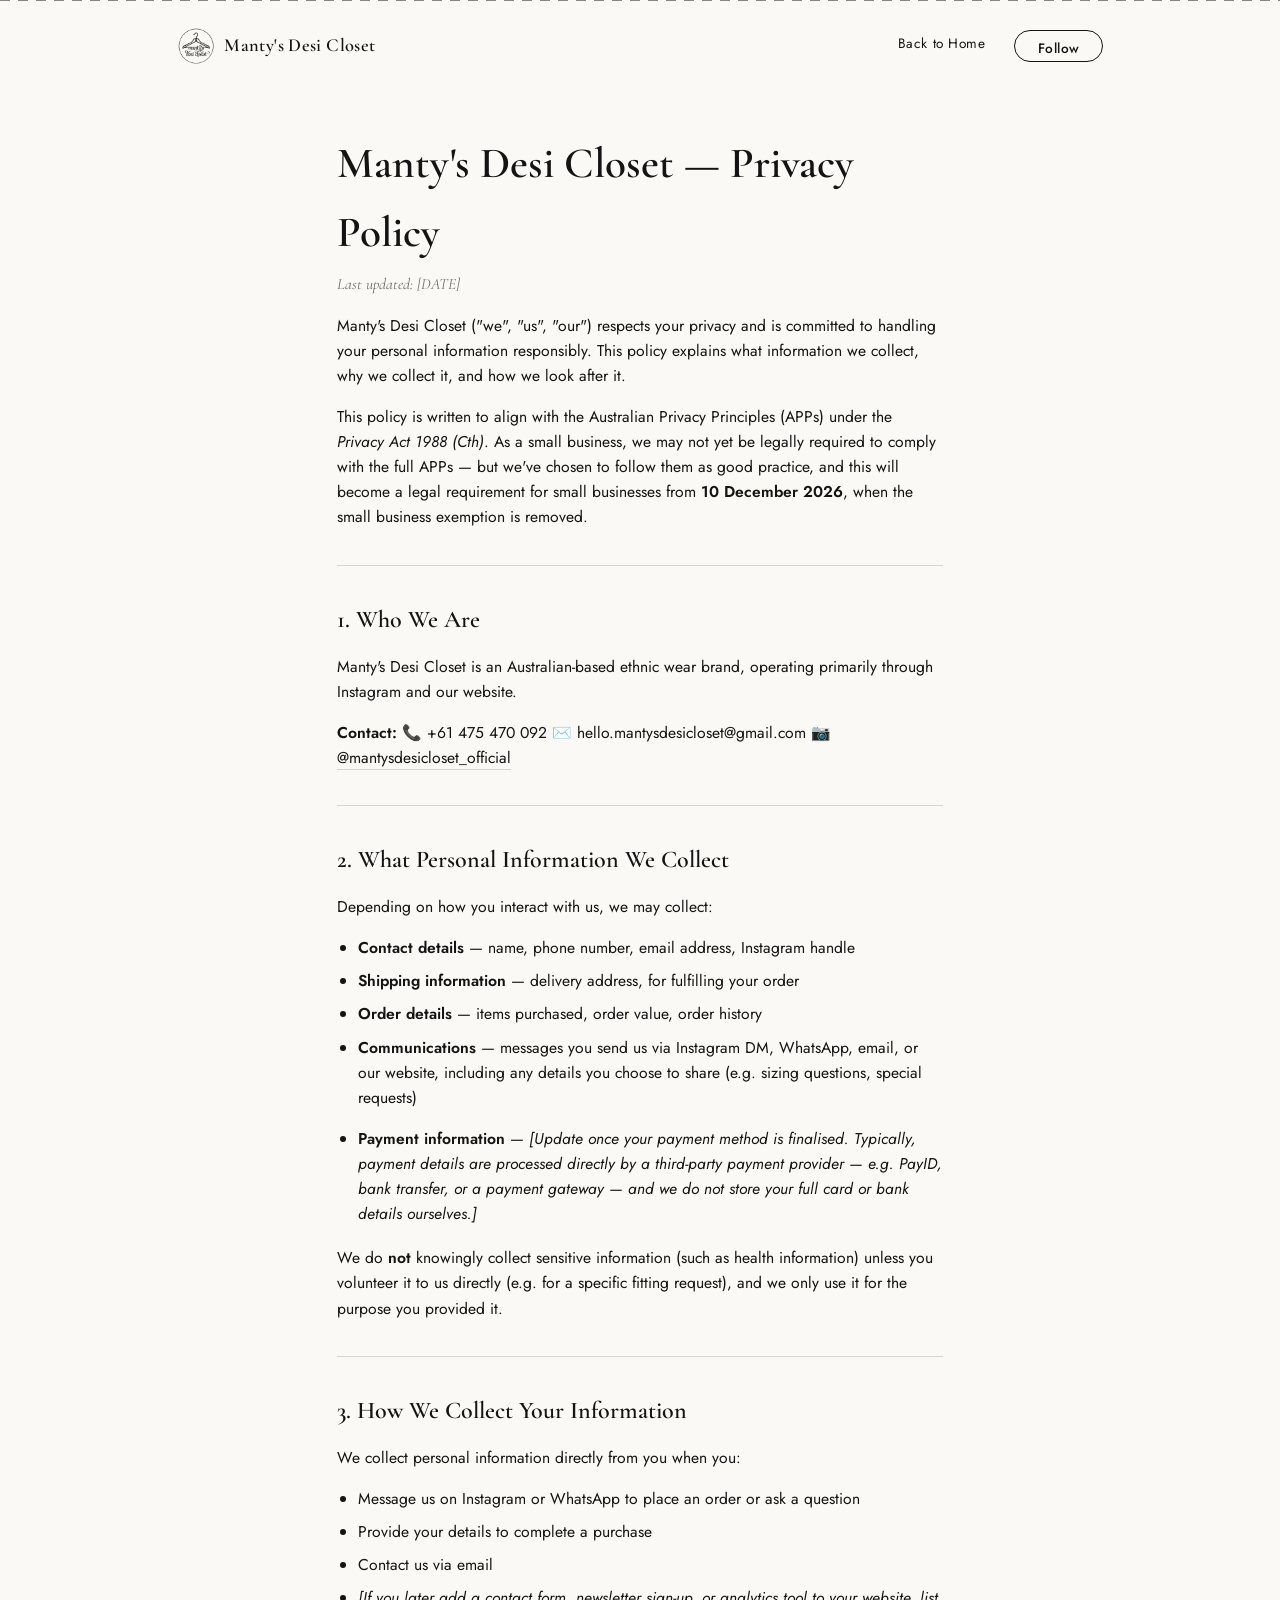
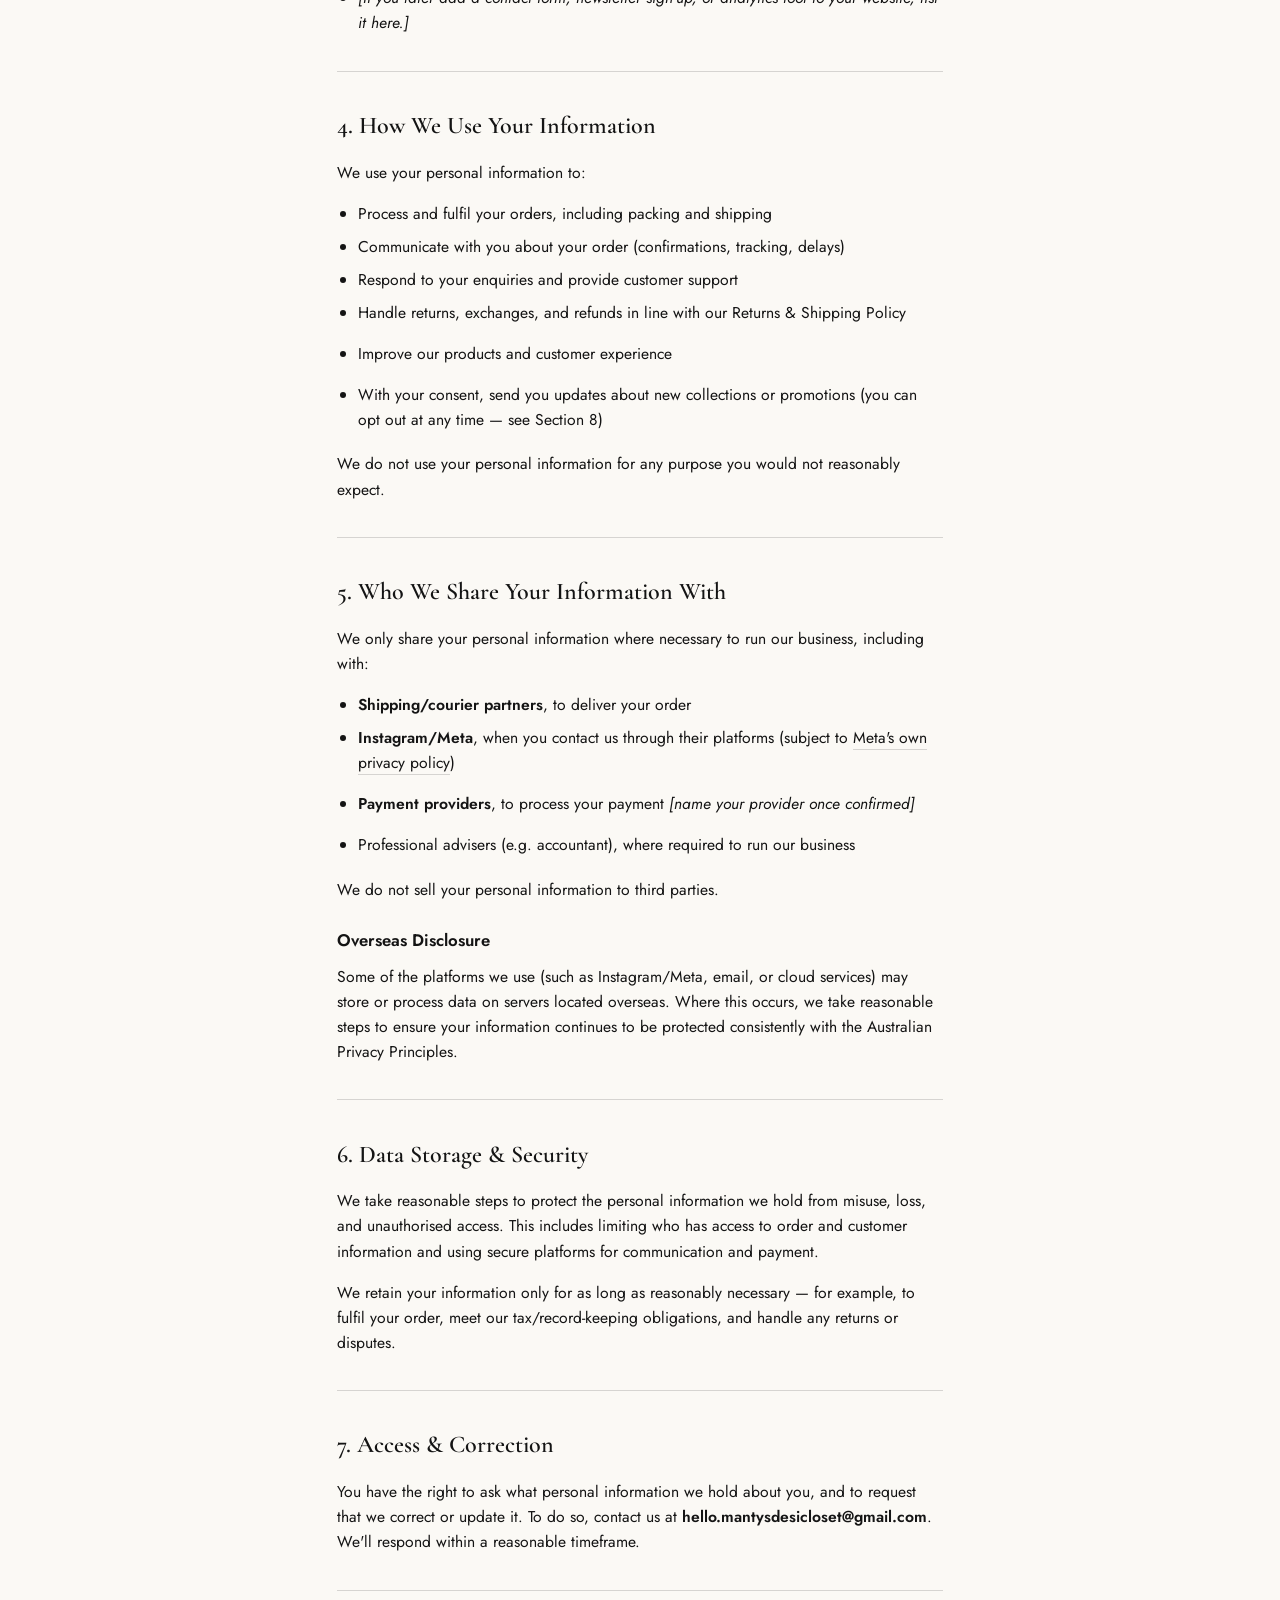
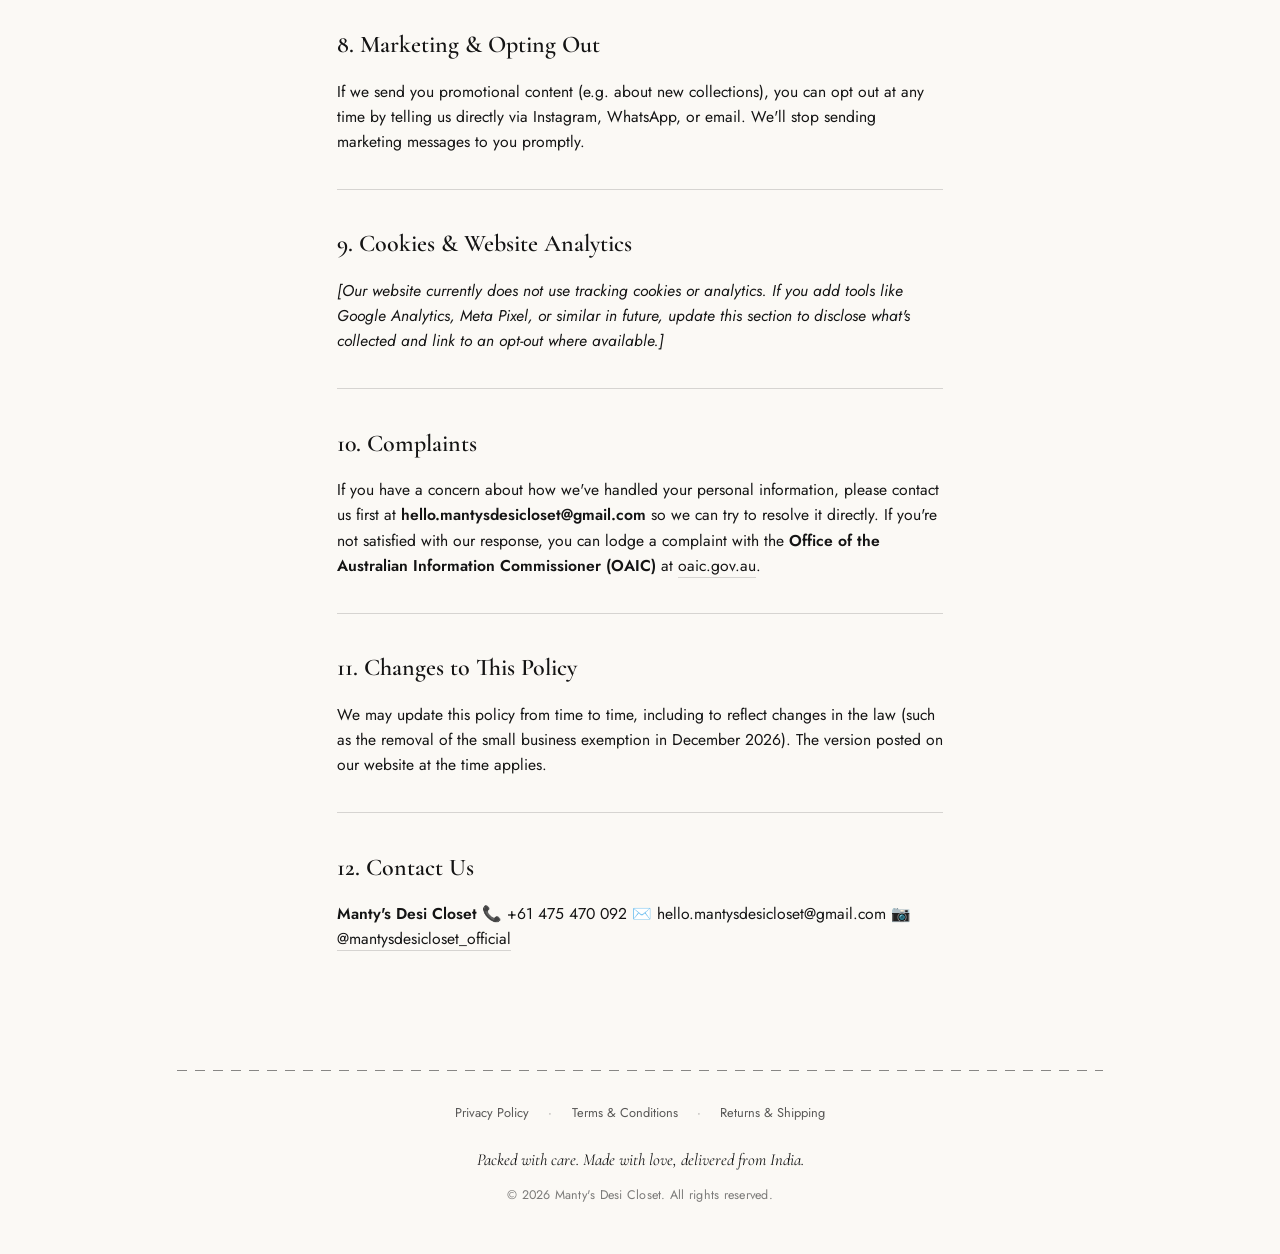
==== privacy-policy.html @ 5b76d9d7 "footer changes" ====
<!doctype html>
<html lang="en">
<head>
<meta charset="UTF-8">
<meta name="viewport" content="width=device-width, initial-scale=1.0">
<title>Privacy Policy — Manty's Desi Closet</title>
<meta name="description" content="How Manty's Desi Closet collects, uses, and protects your personal information.">

<link rel="preconnect" href="https://fonts.googleapis.com">
<link rel="preconnect" href="https://fonts.gstatic.com" crossorigin>
<link href="https://fonts.googleapis.com/css2?family=Cormorant+Garamond:ital,wght@0,500;0,600;1,500&family=Jost:wght@400;500;600&display=swap" rel="stylesheet">
<link rel="stylesheet" href="style.css">
</head>
<body>

<div class="stitch-border top" aria-hidden="true"></div>

<header class="nav">
  <a class="nav__mark" href="index.html" aria-label="Manty's Desi Closet — home">
    <img src="assets/logo.png" alt="" width="40" height="40">
    <span>Manty's Desi Closet</span>
  </a>
  <nav class="nav__links">
    <a href="index.html">Back to Home</a>
    <a class="nav__cta" href="https://instagram.com/mantysdesicloset_official" target="_blank" rel="noopener">Follow</a>
  </nav>
</header>

<main>
  <article class="policy">
    <h1>Manty's Desi Closet — Privacy Policy</h1>
    <p class="policy__updated">Last updated: [DATE]</p>
    <p>Manty's Desi Closet ("we", "us", "our") respects your privacy and is
    committed to handling your personal information responsibly. This policy
    explains what information we collect, why we collect it, and how we look
    after it.</p>
    <p>This policy is written to align with the Australian Privacy Principles
    (APPs) under the <em>Privacy Act 1988 (Cth)</em>. As a small business, we may not
    yet be legally required to comply with the full APPs — but we've chosen to
    follow them as good practice, and this will become a legal requirement for
    small businesses from <strong>10 December 2026</strong>, when the small business
    exemption is removed.</p>
    <hr />
    <h2>1. Who We Are</h2>
    <p>Manty's Desi Closet is an Australian-based ethnic wear brand, operating
    primarily through Instagram and our website.</p>
    <p><strong>Contact:</strong>
    📞 +61 475 470 092
    ✉️ hello.mantysdesicloset@gmail.com
    📷 <a href="https://instagram.com/mantysdesicloset_official">@mantysdesicloset_official</a></p>
    <hr />
    <h2>2. What Personal Information We Collect</h2>
    <p>Depending on how you interact with us, we may collect:</p>
    <ul>
    <li><strong>Contact details</strong> — name, phone number, email address, Instagram handle</li>
    <li><strong>Shipping information</strong> — delivery address, for fulfilling your order</li>
    <li><strong>Order details</strong> — items purchased, order value, order history</li>
    <li>
    <p><strong>Communications</strong> — messages you send us via Instagram DM, WhatsApp,
      email, or our website, including any details you choose to share (e.g.
      sizing questions, special requests)</p>
    </li>
    <li>
    <p><strong>Payment information</strong> — <em>[Update once your payment method is finalised.
      Typically, payment details are processed directly by a third-party
      payment provider — e.g. PayID, bank transfer, or a payment gateway — and
      we do not store your full card or bank details ourselves.]</em></p>
    </li>
    </ul>
    <p>We do <strong>not</strong> knowingly collect sensitive information (such as health
    information) unless you volunteer it to us directly (e.g. for a specific
    fitting request), and we only use it for the purpose you provided it.</p>
    <hr />
    <h2>3. How We Collect Your Information</h2>
    <p>We collect personal information directly from you when you:</p>
    <ul>
    <li>Message us on Instagram or WhatsApp to place an order or ask a question</li>
    <li>Provide your details to complete a purchase</li>
    <li>Contact us via email</li>
    <li><em>[If you later add a contact form, newsletter sign-up, or analytics tool
      to your website, list it here.]</em></li>
    </ul>
    <hr />
    <h2>4. How We Use Your Information</h2>
    <p>We use your personal information to:</p>
    <ul>
    <li>Process and fulfil your orders, including packing and shipping</li>
    <li>Communicate with you about your order (confirmations, tracking, delays)</li>
    <li>Respond to your enquiries and provide customer support</li>
    <li>
    <p>Handle returns, exchanges, and refunds in line with our Returns &amp;
      Shipping Policy</p>
    </li>
    <li>
    <p>Improve our products and customer experience</p>
    </li>
    <li>With your consent, send you updates about new collections or promotions
      (you can opt out at any time — see Section 8)</li>
    </ul>
    <p>We do not use your personal information for any purpose you would not
    reasonably expect.</p>
    <hr />
    <h2>5. Who We Share Your Information With</h2>
    <p>We only share your personal information where necessary to run our
    business, including with:</p>
    <ul>
    <li><strong>Shipping/courier partners</strong>, to deliver your order</li>
    <li>
    <p><strong>Instagram/Meta</strong>, when you contact us through their platforms (subject
      to <a href="https://www.facebook.com/privacy/policy/">Meta's own privacy policy</a>)</p>
    </li>
    <li>
    <p><strong>Payment providers</strong>, to process your payment <em>[name your provider once
      confirmed]</em></p>
    </li>
    <li>
    <p>Professional advisers (e.g. accountant), where required to run our
      business</p>
    </li>
    </ul>
    <p>We do not sell your personal information to third parties.</p>
    <h3>Overseas Disclosure</h3>
    <p>Some of the platforms we use (such as Instagram/Meta, email, or cloud
    services) may store or process data on servers located overseas. Where
    this occurs, we take reasonable steps to ensure your information continues
    to be protected consistently with the Australian Privacy Principles.</p>
    <hr />
    <h2>6. Data Storage &amp; Security</h2>
    <p>We take reasonable steps to protect the personal information we hold from
    misuse, loss, and unauthorised access. This includes limiting who has
    access to order and customer information and using secure platforms for
    communication and payment.</p>
    <p>We retain your information only for as long as reasonably necessary — for
    example, to fulfil your order, meet our tax/record-keeping obligations, and
    handle any returns or disputes.</p>
    <hr />
    <h2>7. Access &amp; Correction</h2>
    <p>You have the right to ask what personal information we hold about you, and
    to request that we correct or update it. To do so, contact us at
    <strong>hello.mantysdesicloset@gmail.com</strong>. We'll respond within a reasonable
    timeframe.</p>
    <hr />
    <h2>8. Marketing &amp; Opting Out</h2>
    <p>If we send you promotional content (e.g. about new collections), you can
    opt out at any time by telling us directly via Instagram, WhatsApp, or
    email. We'll stop sending marketing messages to you promptly.</p>
    <hr />
    <h2>9. Cookies &amp; Website Analytics</h2>
    <p><em>[Our website currently does not use tracking cookies or analytics. If you
    add tools like Google Analytics, Meta Pixel, or similar in future, update
    this section to disclose what's collected and link to an opt-out where
    available.]</em></p>
    <hr />
    <h2>10. Complaints</h2>
    <p>If you have a concern about how we've handled your personal information,
    please contact us first at <strong>hello.mantysdesicloset@gmail.com</strong> so we can
    try to resolve it directly. If you're not satisfied with our response, you
    can lodge a complaint with the <strong>Office of the Australian Information
    Commissioner (OAIC)</strong> at <a href="https://www.oaic.gov.au">oaic.gov.au</a>.</p>
    <hr />
    <h2>11. Changes to This Policy</h2>
    <p>We may update this policy from time to time, including to reflect changes
    in the law (such as the removal of the small business exemption in
    December 2026). The version posted on our website at the time applies.</p>
    <hr />
    <h2>12. Contact Us</h2>
    <p><strong>Manty's Desi Closet</strong>
    📞 +61 475 470 092
    ✉️ hello.mantysdesicloset@gmail.com
    📷 <a href="https://instagram.com/mantysdesicloset_official">@mantysdesicloset_official</a></p>
  </article>
</main>

<footer class="footer">
  <div class="stitch-border" aria-hidden="true"></div>
  <nav class="footer__links">
    <a href="privacy-policy.html">Privacy Policy</a>
    <span aria-hidden="true">&middot;</span>
    <a href="terms-and-conditions.html">Terms &amp; Conditions</a>
    <span aria-hidden="true">&middot;</span>
    <a href="returns-shipping-policy.html">Returns &amp; Shipping</a>
  </nav>
  <p class="footer__note">Packed with care. Made with love, delivered from India.</p>
  <p class="footer__copy">&copy; <span id="year"></span> Manty's Desi Closet. All rights reserved.</p>
</footer>

<script>
  document.getElementById('year').textContent = new Date().getFullYear();
</script>

</body>
</html>
---- style.css ----
/* ===========================================================
   Manty's Desi Closet — tokens
   =========================================================== */
:root {
  --ink: #141414;
  --paper: #FBF9F5;
  --paper-alt: #F1EDE4;
  --line: rgba(20,20,20,0.16);

  --font-display: 'Cormorant Garamond', serif;
  --font-body: 'Jost', sans-serif;

  --maxw: 1080px;
  --gutter: 6vw;
}

* { box-sizing: border-box; }

html { scroll-behavior: smooth; }

body {
  margin: 0;
  background: var(--paper);
  color: var(--ink);
  font-family: var(--font-body);
  font-weight: 400;
  line-height: 1.6;
  -webkit-font-smoothing: antialiased;
}

a { color: inherit; }

img { max-width: 100%; display: block; }

.eyebrow {
  font-family: var(--font-body);
  font-size: 0.72rem;
  letter-spacing: 0.22em;
  text-transform: uppercase;
  font-weight: 600;
  margin: 0 0 0.6em;
  opacity: 0.7;
}

/* ===========================================================
   Stitched hairline border — used top of page + footer
   =========================================================== */
.stitch-border {
  height: 1px;
  background-image: repeating-linear-gradient(
    to right, var(--ink) 0 10px, transparent 10px 18px
  );
  opacity: 0.5;
}
.stitch-border.top { margin: 0; }

/* ===========================================================
   Nav
   =========================================================== */
.nav {
  max-width: var(--maxw);
  margin: 0 auto;
  padding: 1.6rem var(--gutter) 1rem;
  display: flex;
  align-items: center;
  justify-content: space-between;
  gap: 1rem;
  flex-wrap: wrap;
}
.nav__mark {
  display: flex;
  align-items: center;
  gap: 0.6rem;
  text-decoration: none;
  font-family: var(--font-display);
  font-weight: 600;
  font-size: 1.15rem;
  letter-spacing: 0.02em;
}
.nav__mark img { width: 38px; height: 38px; }
.nav__links {
  display: flex;
  align-items: center;
  gap: 1.8rem;
  font-size: 0.85rem;
  letter-spacing: 0.04em;
}
.nav__links a {
  text-decoration: none;
  padding-bottom: 3px;
  border-bottom: 1px solid transparent;
  transition: border-color 0.2s ease;
}
.nav__links a:not(.nav__cta):hover { border-color: var(--ink); }
.nav__cta {
  display: inline-block;
  border: 1px solid var(--ink);
  padding: 0.5rem 1.4rem;
  border-radius: 999px;
  font-weight: 500;
  white-space: nowrap;
  line-height: 1.4;
  text-align: center;
}
.nav__cta:hover { background: var(--ink); color: var(--paper); }

.nav__links a.nav__cta {
  border-bottom: 1px solid var(--ink);
}

/* ===========================================================
   Hero
   =========================================================== */
.hero {
  max-width: 720px;
  margin: 0 auto;
  padding: 4.5rem var(--gutter) 3.5rem;
  text-align: center;
  display: flex;
  flex-direction: column;
  align-items: center;
}
.hero__emblem {
  width: 132px;
  height: 132px;
  margin-bottom: 1.6rem;
}
.hero h1 {
  font-family: var(--font-display);
  font-weight: 600;
  font-size: clamp(2.4rem, 6vw, 3.6rem);
  letter-spacing: 0.01em;
  margin: 0 0 0.5rem;
  line-height: 1.05;
}
.hero .tagline {
  font-family: var(--font-display);
  font-style: italic;
  font-size: 1.2rem;
  margin: 0 0 2.4rem;
  opacity: 0.85;
}
.hero__actions {
  display: flex;
  gap: 1rem;
  flex-wrap: wrap;
  justify-content: center;
}

.btn {
  display: inline-block;
  text-decoration: none;
  font-family: var(--font-body);
  font-size: 0.88rem;
  font-weight: 500;
  letter-spacing: 0.03em;
  padding: 0.85rem 1.7rem;
  border-radius: 999px;
  border: 1px solid var(--ink);
  transition: background 0.2s ease, color 0.2s ease, transform 0.15s ease;
}
.btn:hover { transform: translateY(-1px); }
.btn--solid { background: var(--ink); color: var(--paper); }
.btn--solid:hover { background: #000; }
.btn--outline { background: transparent; color: var(--ink); }
.btn--outline:hover { background: var(--ink); color: var(--paper); }

/* ===========================================================
   Signature stitch divider
   =========================================================== */
.stitch-divider {
  max-width: var(--maxw);
  margin: 0 auto;
  padding: 0 var(--gutter);
  line-height: 0;
}
.stitch-divider svg { width: 100%; height: 34px; display: block; }
.stitch-divider--flip svg { transform: scaleY(-1); }
.stitch-path {
  fill: none;
  stroke: var(--ink);
  stroke-width: 2;
  stroke-linecap: round;
  stroke-dasharray: 6 10;
  transition: stroke-dashoffset 1.4s ease;
}
.stitch-path.is-drawn { stroke-dashoffset: 0 !important; }

/* ===========================================================
   Story
   =========================================================== */
.story {
  max-width: 680px;
  margin: 0 auto;
  padding: 2.4rem var(--gutter) 2.8rem;
  text-align: center;
}
.story blockquote {
  margin: 0;
  font-family: var(--font-display);
  font-style: italic;
  font-size: clamp(1.25rem, 3vw, 1.6rem);
  line-height: 1.5;
  font-weight: 500;
}
.story__sub {
  margin: 1.6rem 0 0;
  font-weight: 600;
  letter-spacing: 0.04em;
  font-size: 0.95rem;
  text-transform: uppercase;
}

/* ===========================================================
   Gallery / Products
   =========================================================== */
.gallery {
  max-width: var(--maxw);
  margin: 0 auto;
  padding: 2.6rem var(--gutter) 3.2rem;
  text-align: center;
}
.gallery h2 {
  font-family: var(--font-display);
  font-weight: 600;
  font-size: clamp(1.7rem, 4vw, 2.3rem);
  margin: 0 0 0.6rem;
}
.gallery__intro {
  max-width: 480px;
  margin: 0 auto 2.6rem;
  font-size: 0.92rem;
  opacity: 0.7;
}
.gallery__grid {
  display: flex;
  flex-wrap: wrap;
  justify-content: center;
  gap: 1.6rem;
  margin-bottom: 2.4rem;
}
.gallery__item {
  margin: 0;
  flex: 1 1 200px;
  max-width: 230px;
}
.gallery__item img {
  width: 100%;
  aspect-ratio: 4 / 5;
  object-fit: cover;
  border-radius: 10px;
  border: 1px solid var(--line);
}
.gallery__placeholder {
  aspect-ratio: 4 / 5;
  border: 1px dashed var(--line);
  border-radius: 10px;
  background: var(--paper-alt);
  display: flex;
  flex-direction: column;
  align-items: center;
  justify-content: center;
  gap: 0.8rem;
  color: var(--ink);
}
.gallery__placeholder svg {
  width: 34px;
  height: 34px;
  opacity: 0.55;
}
.gallery__placeholder span {
  font-size: 0.72rem;
  letter-spacing: 0.08em;
  text-transform: uppercase;
  opacity: 0.55;
}
.gallery__item figcaption {
  margin-top: 0.8rem;
  font-family: var(--font-display);
  font-weight: 600;
  font-size: 1.02rem;
}
.gallery__cta { margin-top: 0.4rem; }

/* ===========================================================
   Reach us
   =========================================================== */
.reach {
  background: var(--paper-alt);
  padding: 3.6rem var(--gutter) 4.2rem;
  text-align: center;
}
.reach h2 {
  font-family: var(--font-display);
  font-weight: 600;
  font-size: clamp(1.7rem, 4vw, 2.3rem);
  margin: 0 0 2.6rem;
}
.reach__grid {
  max-width: var(--maxw);
  margin: 0 auto;
  display: flex;
  flex-wrap: wrap;
  justify-content: center;
  gap: 2.4rem;
}
.reach__card {
  flex: 1 1 260px;
  max-width: 320px;
  background: var(--paper);
  border: 1px solid var(--line);
  border-radius: 14px;
  padding: 2.2rem 1.6rem;
  display: flex;
  flex-direction: column;
  align-items: center;
}
.reach__card img { border-radius: 6px; margin-bottom: 1.2rem; }
.reach__icon {
  width: 40px;
  height: 40px;
  color: var(--ink);
  margin-bottom: 1.2rem;
}
.reach__card h3 {
  font-family: var(--font-display);
  font-weight: 600;
  font-size: 1.1rem;
  margin: 0 0 0.5rem;
  word-break: break-word;
}
.reach__card p {
  margin: 0;
  font-size: 0.92rem;
  opacity: 0.85;
}
.reach__card a { text-decoration: none; border-bottom: 1px solid var(--line); }
.reach__card a:hover { border-color: var(--ink); }

/* ===========================================================
   Footer
   =========================================================== */
.footer {
  max-width: var(--maxw);
  margin: 0 auto;
  padding: 2.4rem var(--gutter) 3rem;
  text-align: center;
}
.footer .stitch-border { margin-bottom: 2rem; }
.footer__note {
  font-family: var(--font-display);
  font-style: italic;
  font-size: 1.05rem;
  margin: 0 0 0.8rem;
}
.footer__copy {
  font-size: 0.78rem;
  opacity: 0.55;
  margin: 0;
  letter-spacing: 0.02em;
}

/* ===========================================================
   Footer links
   =========================================================== */
   .footer__links {
    display: flex;
    justify-content: center;
    align-items: center;
    gap: 0.6rem;
    font-size: 0.8rem;
    margin-bottom: 1.4rem;
    flex-wrap: wrap;
  }
  .footer__links a {
    text-decoration: none;
    opacity: 0.7;
    border-bottom: 1px solid transparent;
    margin: 0 0.3rem;
  }
  .footer__links a:hover { opacity: 1; border-color: var(--ink); }
  .footer__links span { opacity: 0.4; margin: 0 0.3rem; }
  
  /* ===========================================================
     Policy pages (Privacy / Terms / Returns)
     =========================================================== */
  .policy {
    max-width: 760px;
    margin: 0 auto;
    padding: 3rem var(--gutter) 4rem;
  }
  .policy h1 {
    font-family: var(--font-display);
    font-weight: 600;
    font-size: clamp(2rem, 5vw, 2.7rem);
    margin: 0 0 0.3rem;
  }
  .policy__updated {
    font-family: var(--font-display);
    font-style: italic;
    opacity: 0.6;
    margin: 0 0 2.4rem;
  }
  .policy h2 {
    font-family: var(--font-display);
    font-weight: 600;
    font-size: 1.5rem;
    margin: 1.6rem 0 0.9rem;
  }
  .policy h3 {
    font-family: var(--font-body);
    font-weight: 600;
    font-size: 1.05rem;
    margin: 1.6rem 0 0.6rem;
  }
  .policy p { margin: 0 0 1rem; font-size: 0.98rem; }
  .policy ul, .policy ol { margin: 0 0 1.2rem; padding-left: 1.3rem; }
  .policy li { margin-bottom: 0.5rem; font-size: 0.98rem; }
  .policy table {
    width: 100%;
    border-collapse: collapse;
    margin: 0 0 1.6rem;
    font-size: 0.92rem;
  }
  .policy th, .policy td {
    border: 1px solid var(--line);
    padding: 0.55rem 0.7rem;
    text-align: left;
    vertical-align: top;
  }
  .policy th { background: var(--paper-alt); font-weight: 600; }
  .policy hr { border: none; border-top: 1px solid var(--line); margin: 2.2rem 0; }
  .policy a { border-bottom: 1px solid var(--line); text-decoration: none; }
  .policy a:hover { border-color: var(--ink); }
  .policy strong { font-weight: 600; }
  .policy em { font-style: italic; }
  
/* ===========================================================
   Responsive
   =========================================================== */
@media (max-width: 760px) {
  .reach__card { flex-basis: 100%; max-width: 380px; }
  .nav__links { gap: 1.1rem; }
}

/* Respect reduced motion */
@media (prefers-reduced-motion: reduce) {
  html { scroll-behavior: auto; }
  .stitch-path { transition: none; stroke-dashoffset: 0; }
}

/* Visible keyboard focus */
a:focus-visible, button:focus-visible {
  outline: 2px solid var(--ink);
  outline-offset: 3px;
}
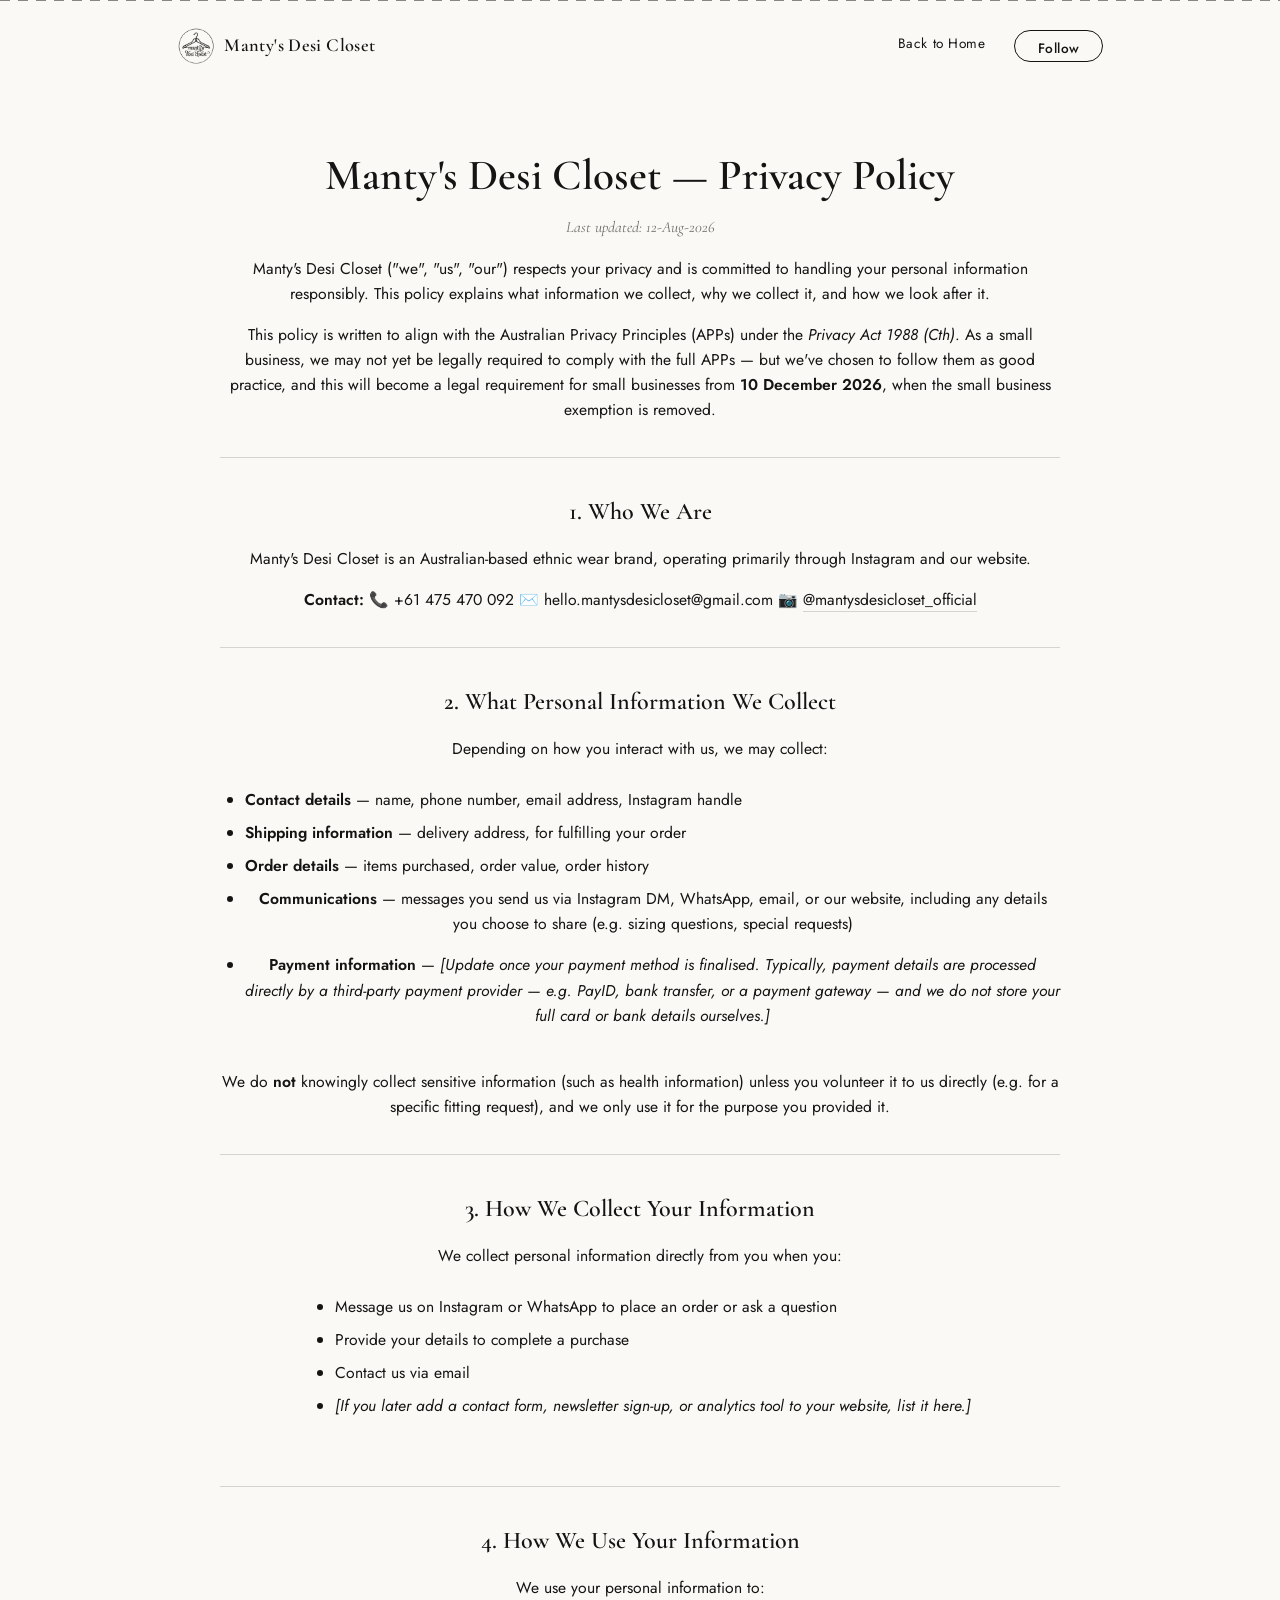
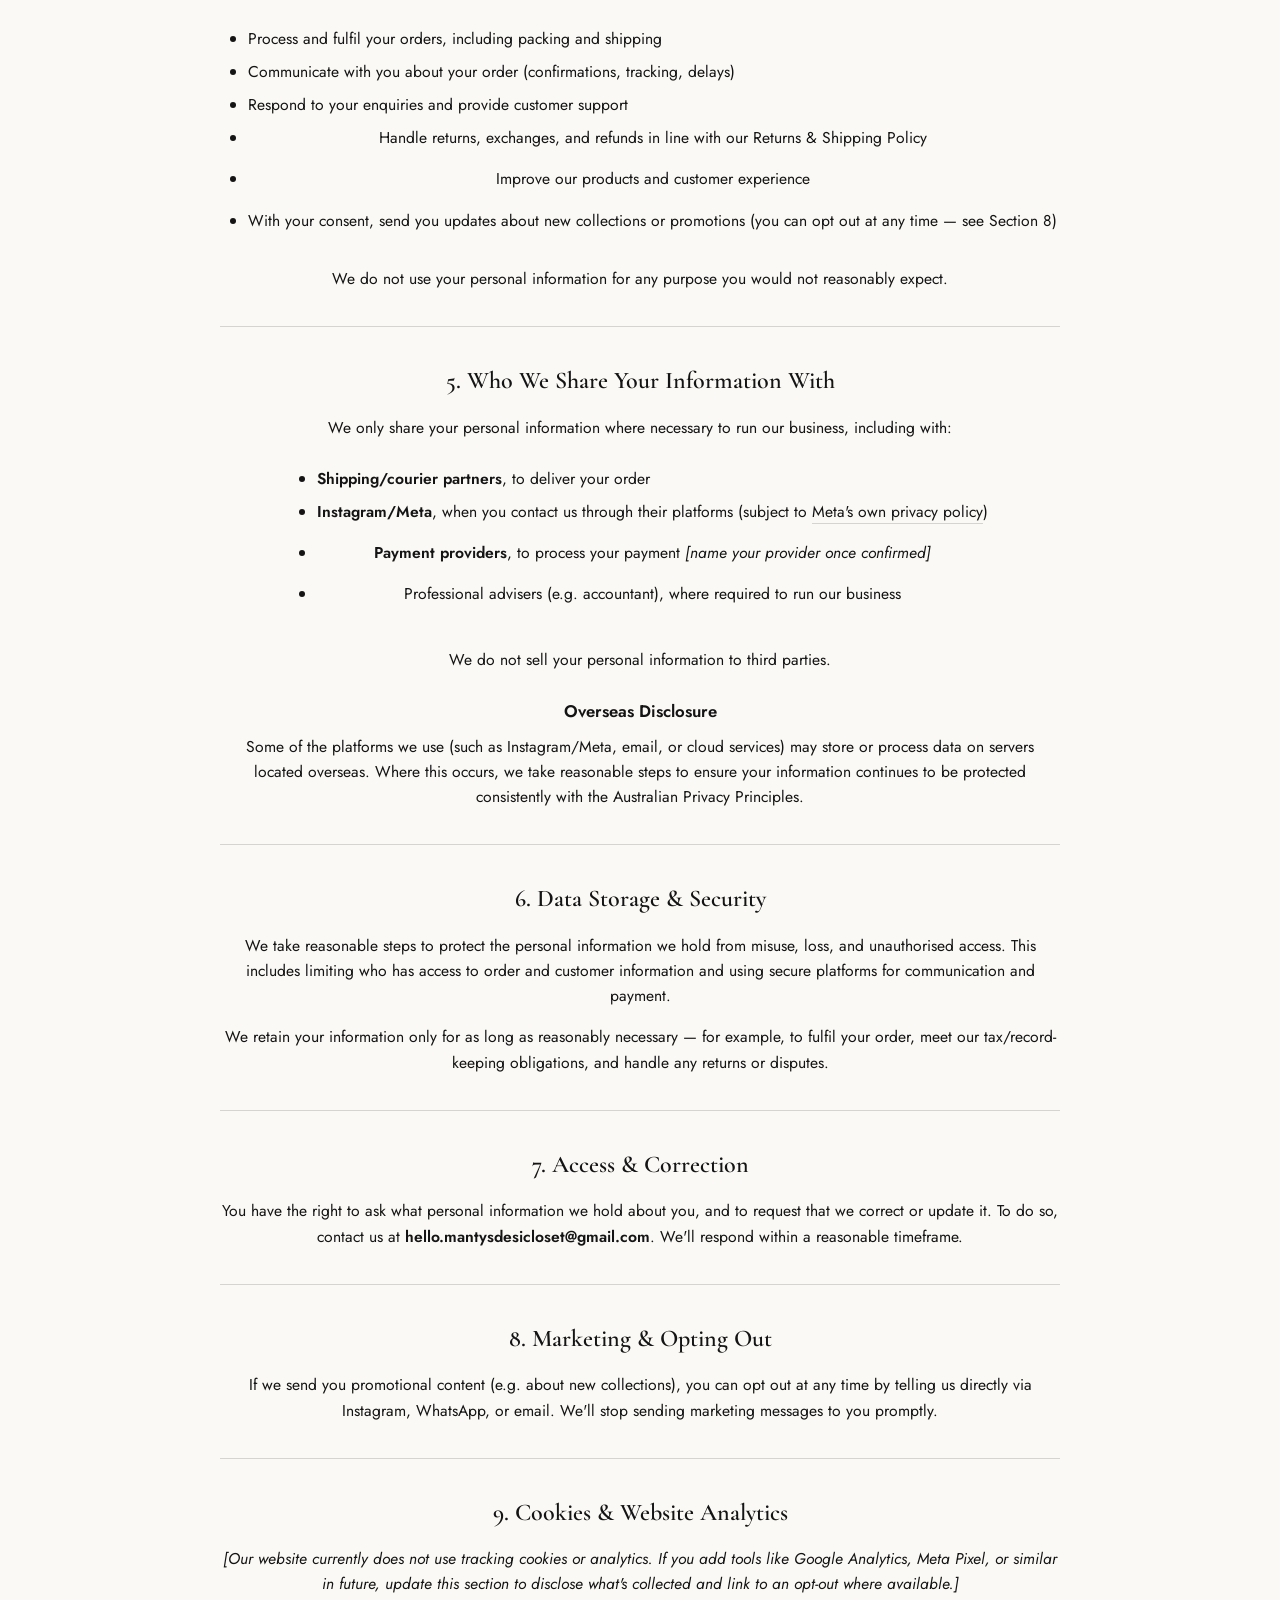
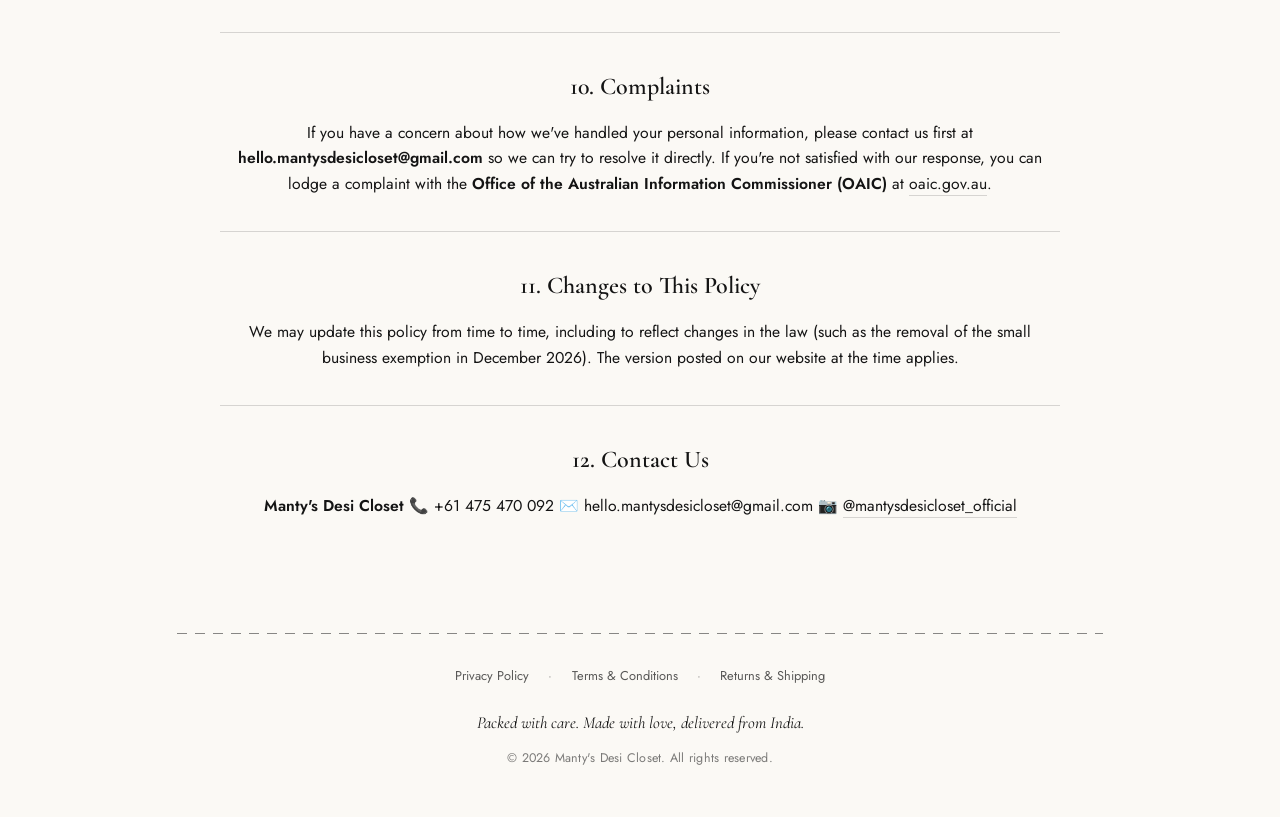
==== commit e7c5ef29: "policy style" ====
--- a/privacy-policy.html
+++ b/privacy-policy.html
@@ -29,7 +29,7 @@
 <main>
   <article class="policy">
     <h1>Manty's Desi Closet — Privacy Policy</h1>
-    <p class="policy__updated">Last updated: [DATE]</p>
+    <p class="policy__updated">Last updated: 12-Aug-2026</p>
     <p>Manty's Desi Closet ("we", "us", "our") respects your privacy and is
     committed to handling your personal information responsibly. This policy
     explains what information we collect, why we collect it, and how we look
--- a/style.css
+++ b/style.css
@@ -454,3 +454,38 @@
   outline: 2px solid var(--ink);
   outline-offset: 3px;
 }
+
+/* ===========================================================
+   Policy
+   =========================================================== */
+   .policy {
+    max-width: 900px;
+    margin: 0 auto;
+    padding: 60px 30px;
+    text-align: center;
+  }
+
+  .policy h1,
+  .policy h2,
+  .policy h3,
+  .policy p,
+  .policy__updated {
+    text-align: center;
+  }
+
+  .policy ul,
+  .policy ol {
+    display: inline-block;
+    text-align: left;
+    margin: 10px auto 25px;
+    padding-left: 25px;
+  }
+
+  .policy li {
+    margin-bottom: 8px;
+  }
+
+  .policy hr {
+    margin: 35px auto;
+    width: 100%;
+  }
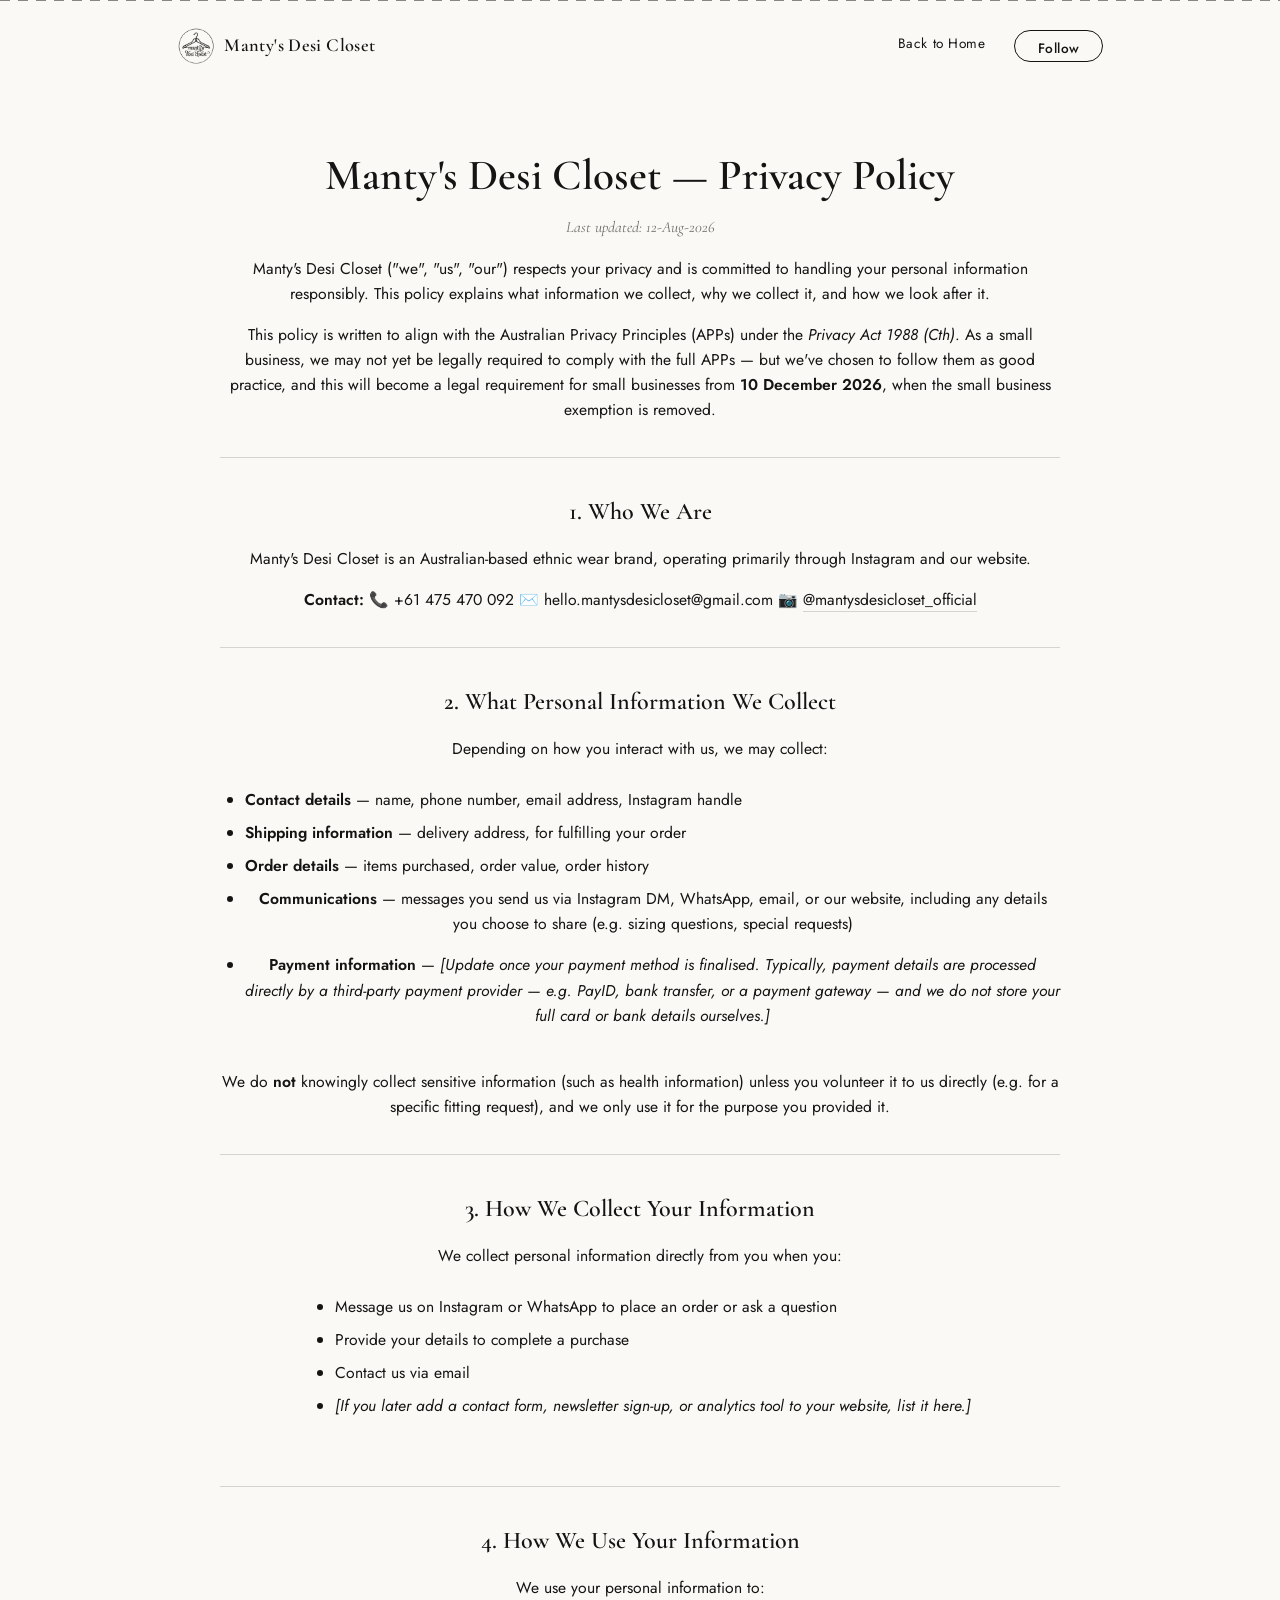
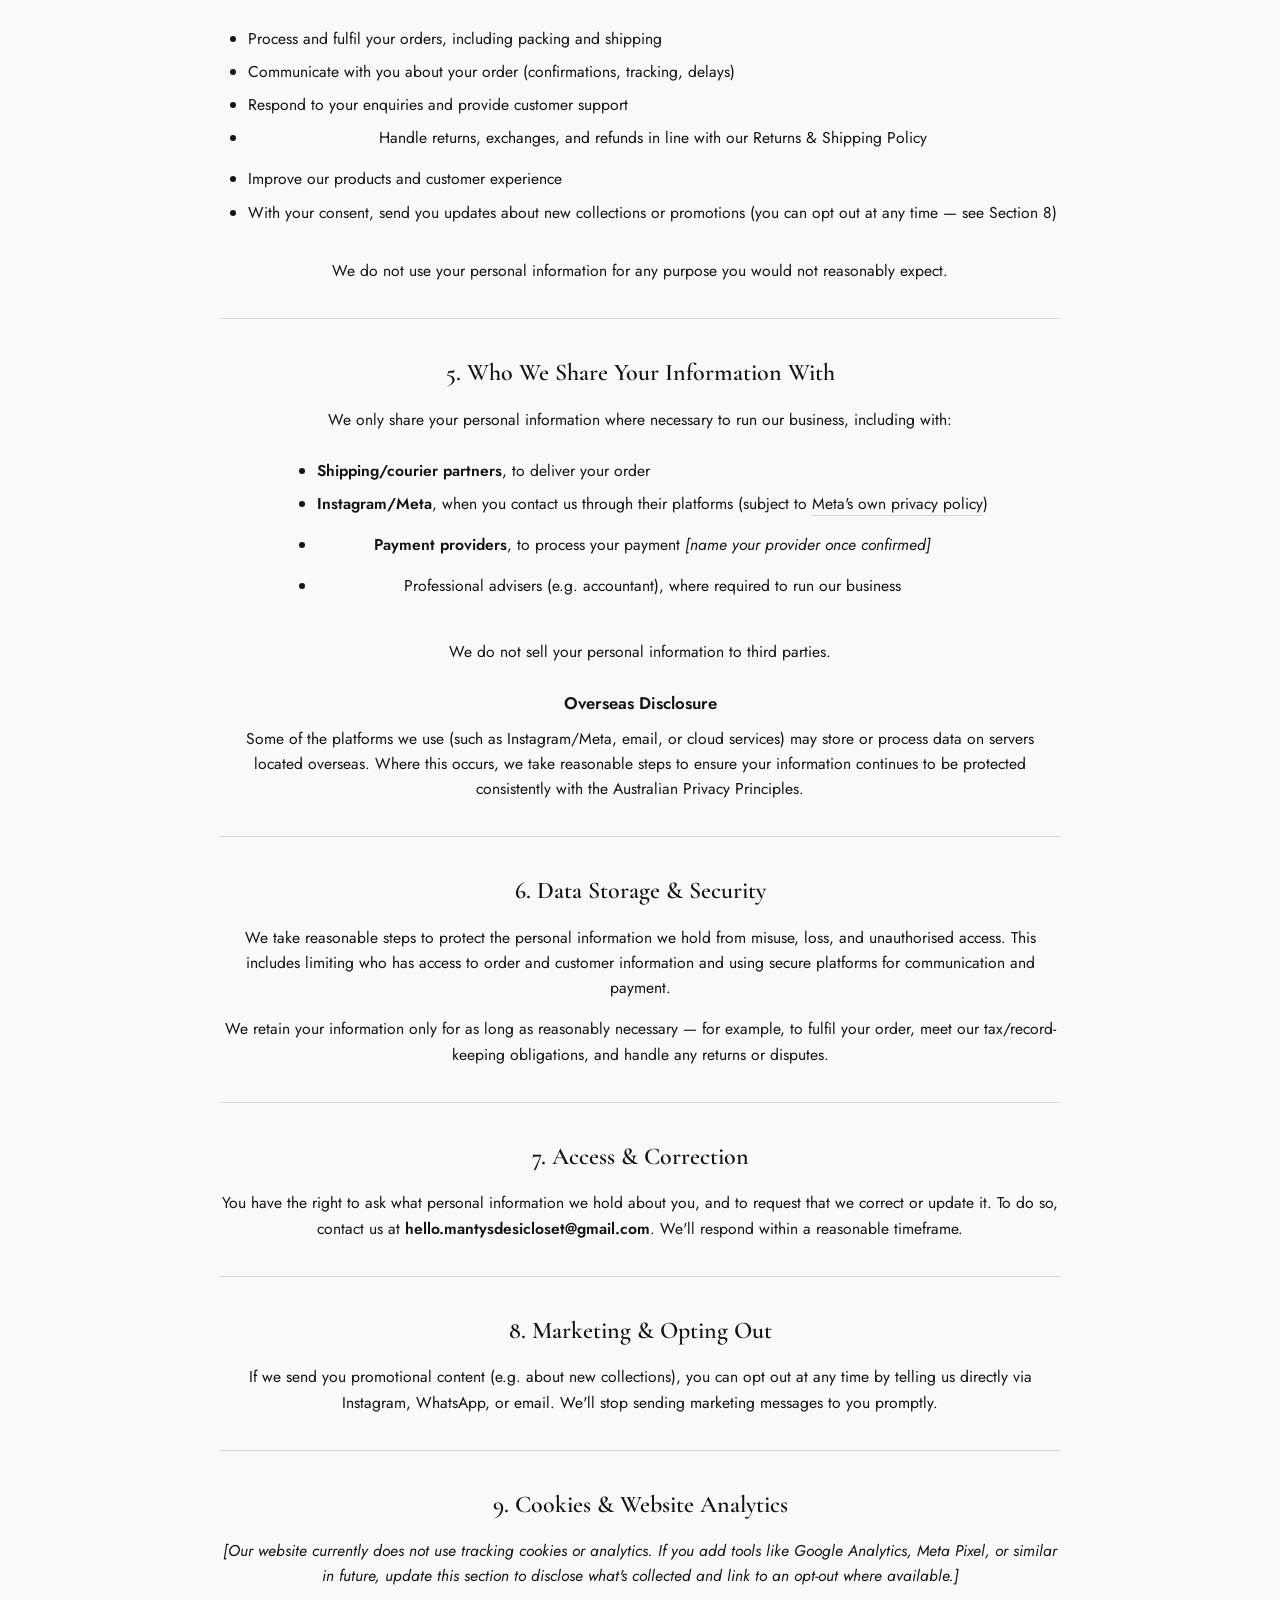
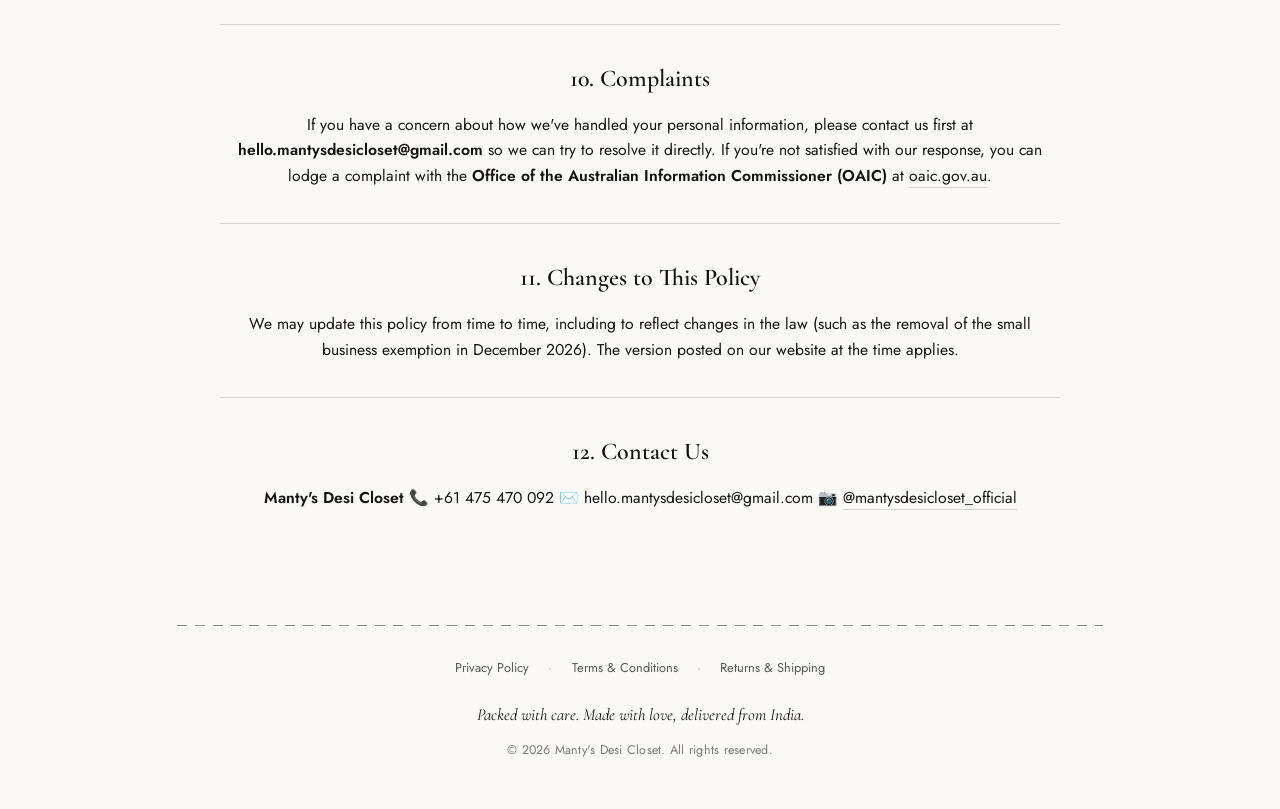
==== commit c0eca946: "privecy updates" ====
--- a/privacy-policy.html
+++ b/privacy-policy.html
@@ -87,13 +87,9 @@
     <li>Process and fulfil your orders, including packing and shipping</li>
     <li>Communicate with you about your order (confirmations, tracking, delays)</li>
     <li>Respond to your enquiries and provide customer support</li>
-    <li>
-    <p>Handle returns, exchanges, and refunds in line with our Returns &amp;
-      Shipping Policy</p>
+    <li><p>Handle returns, exchanges, and refunds in line with our Returns &amp; Shipping Policy</p>
     </li>
-    <li>
-    <p>Improve our products and customer experience</p>
-    </li>
+    <li>Improve our products and customer experience</li>
     <li>With your consent, send you updates about new collections or promotions
       (you can opt out at any time — see Section 8)</li>
     </ul>
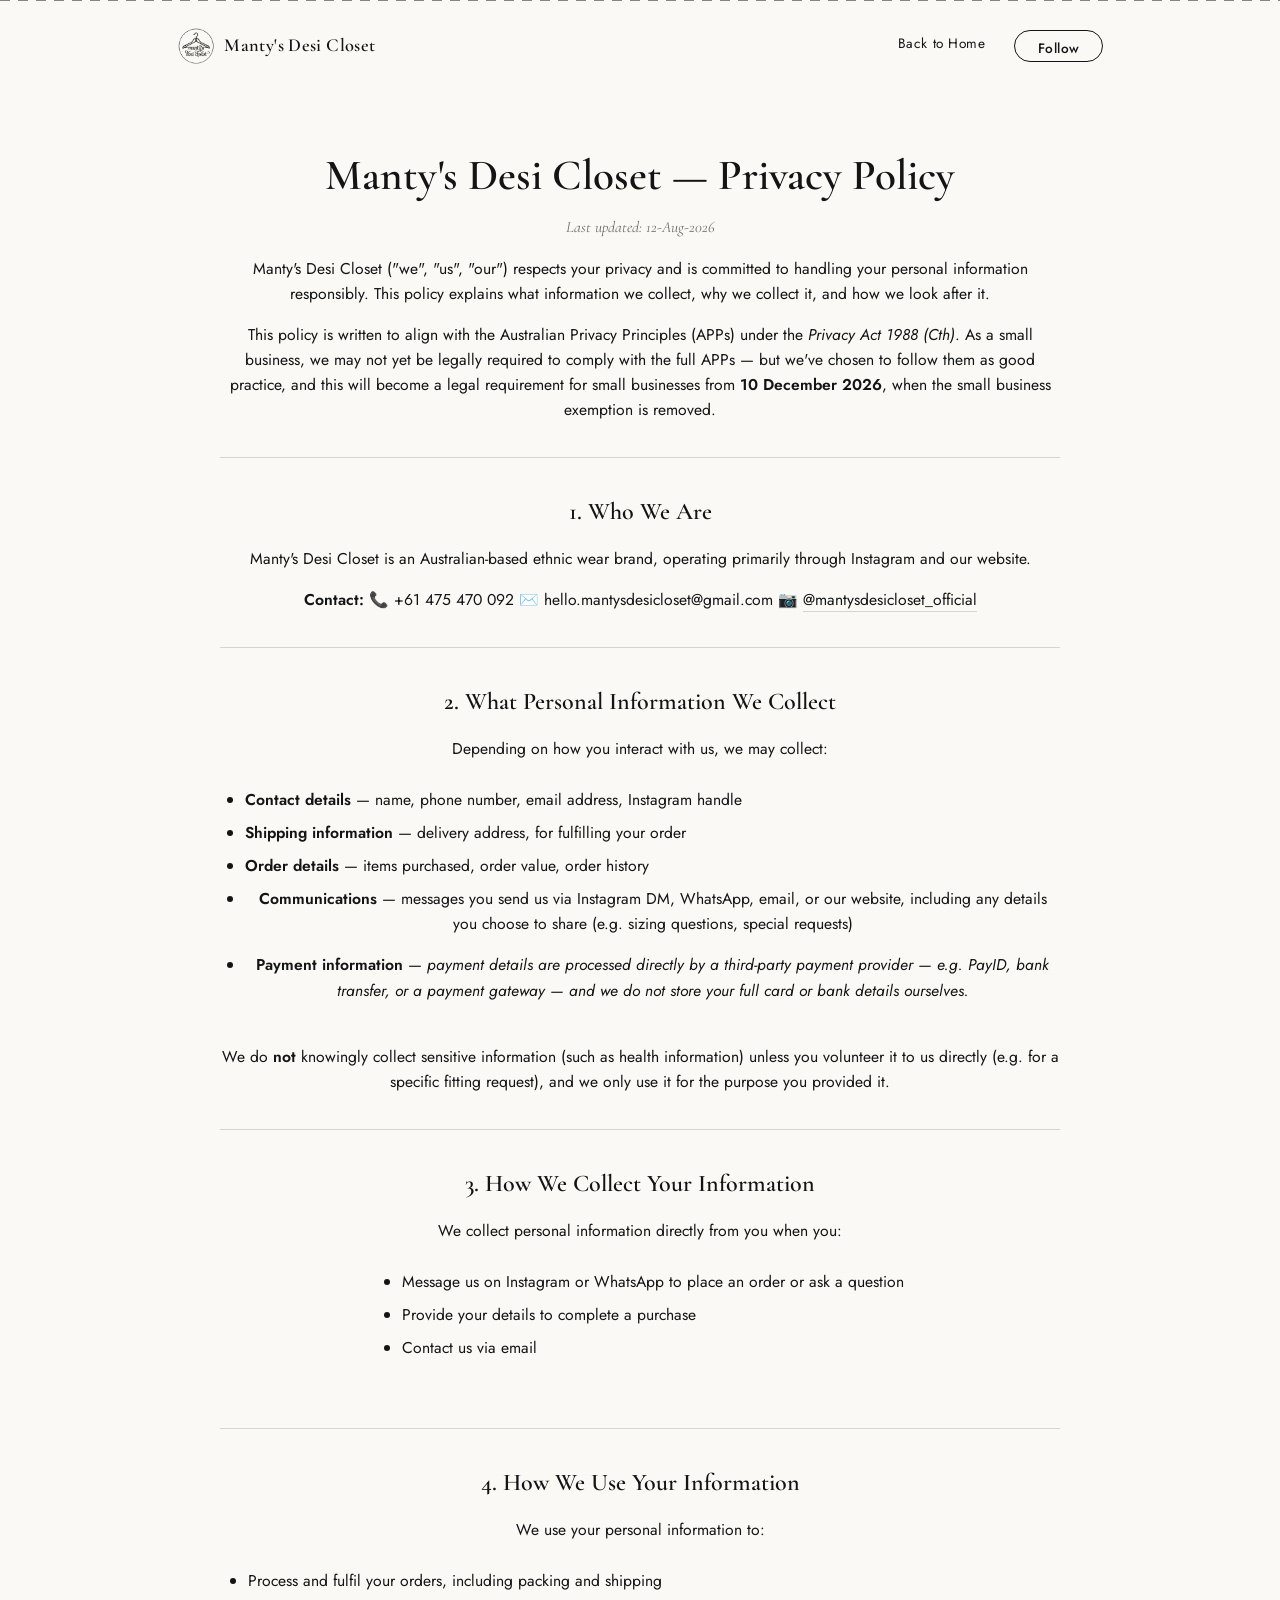
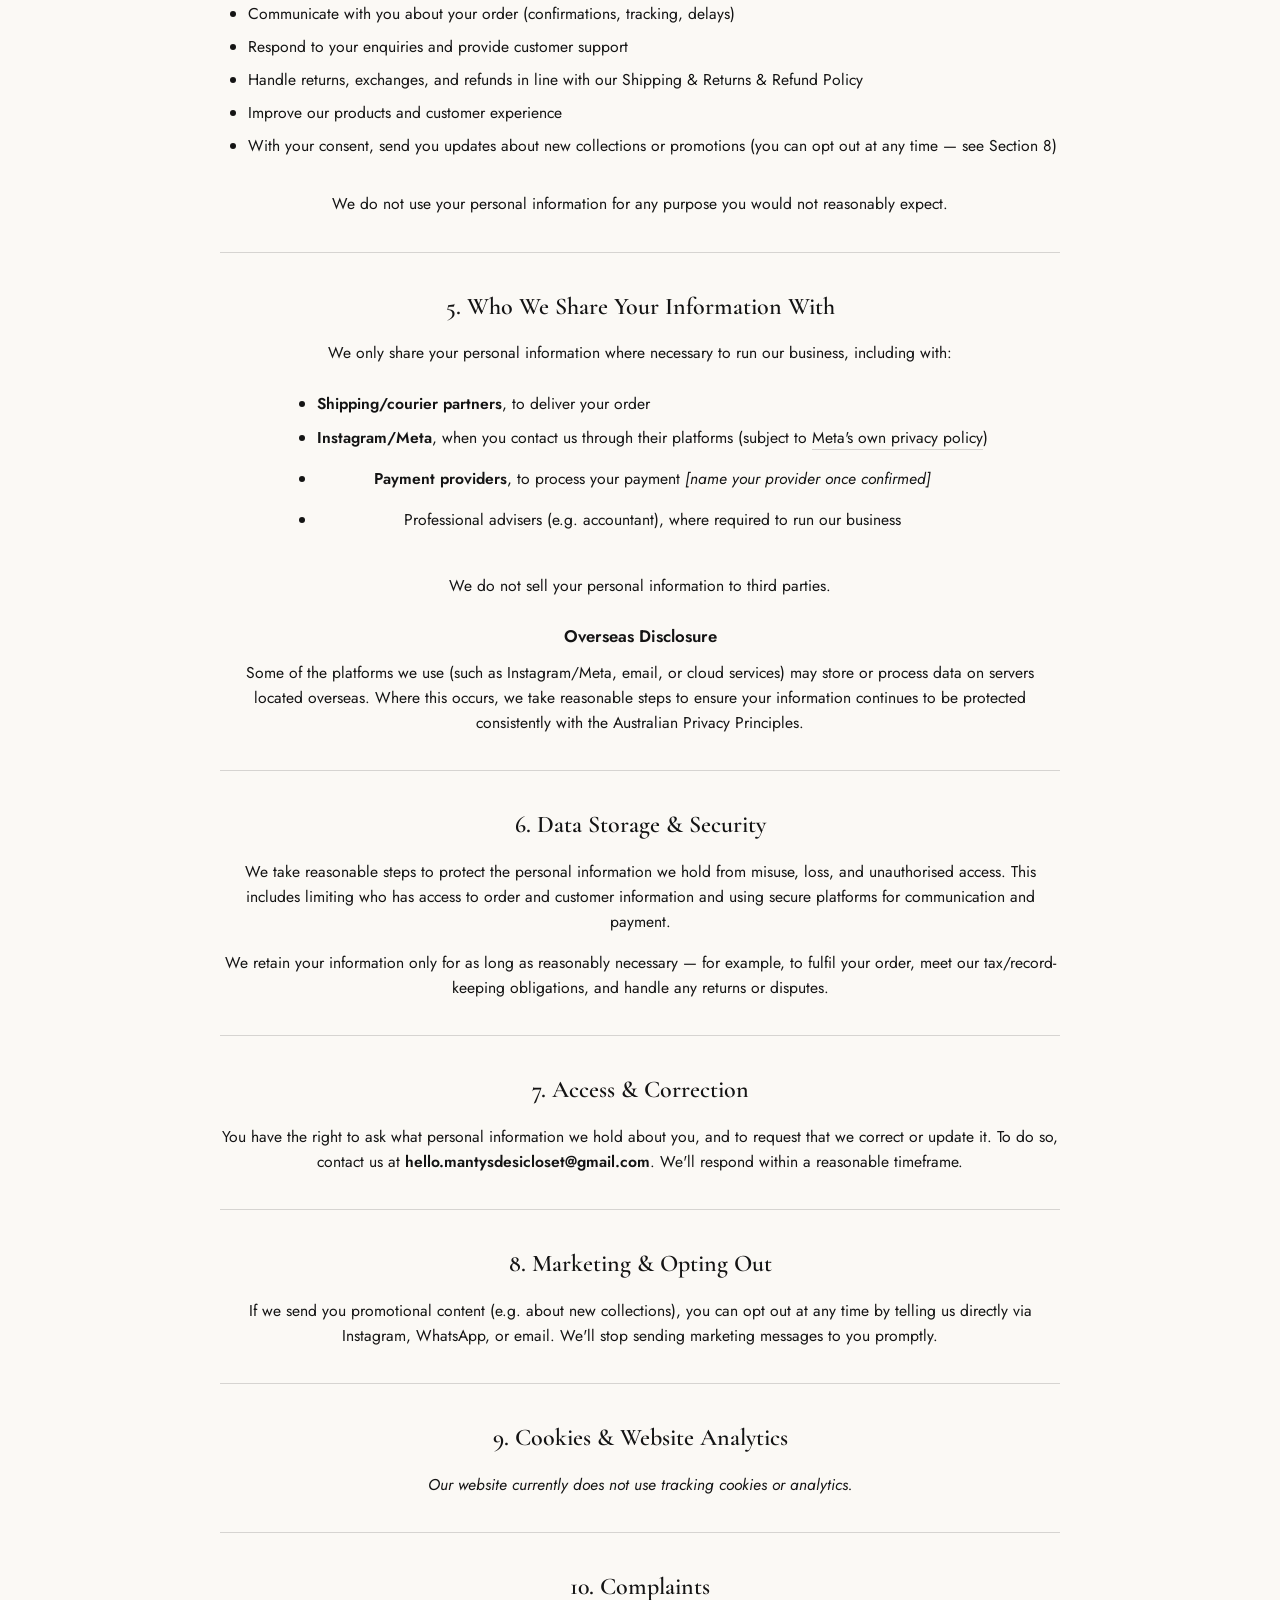
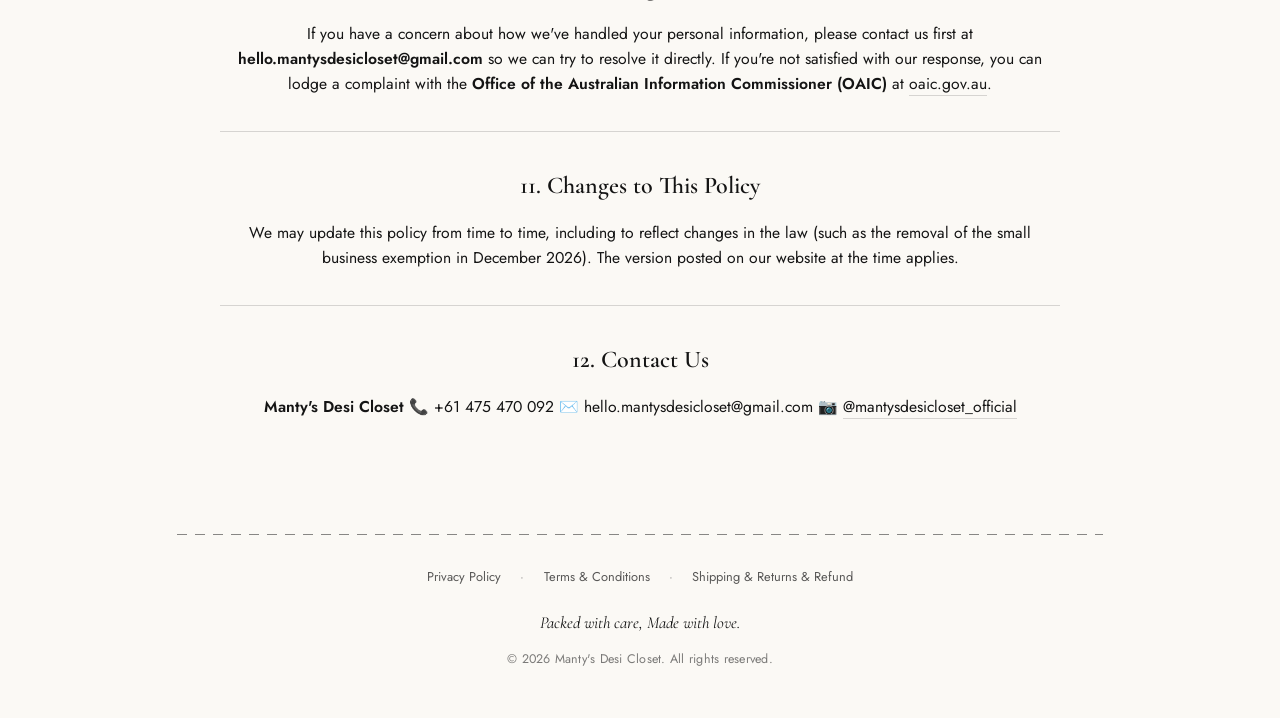
==== commit 328a8722: "policies updated" ====
--- a/privacy-policy.html
+++ b/privacy-policy.html
@@ -61,10 +61,9 @@
       sizing questions, special requests)</p>
     </li>
     <li>
-    <p><strong>Payment information</strong> — <em>[Update once your payment method is finalised.
-      Typically, payment details are processed directly by a third-party
+    <p><strong>Payment information</strong> — <em>payment details are processed directly by a third-party
       payment provider — e.g. PayID, bank transfer, or a payment gateway — and
-      we do not store your full card or bank details ourselves.]</em></p>
+      we do not store your full card or bank details ourselves.</em></p>
     </li>
     </ul>
     <p>We do <strong>not</strong> knowingly collect sensitive information (such as health
@@ -77,8 +76,6 @@
     <li>Message us on Instagram or WhatsApp to place an order or ask a question</li>
     <li>Provide your details to complete a purchase</li>
     <li>Contact us via email</li>
-    <li><em>[If you later add a contact form, newsletter sign-up, or analytics tool
-      to your website, list it here.]</em></li>
     </ul>
     <hr />
     <h2>4. How We Use Your Information</h2>
@@ -87,8 +84,7 @@
     <li>Process and fulfil your orders, including packing and shipping</li>
     <li>Communicate with you about your order (confirmations, tracking, delays)</li>
     <li>Respond to your enquiries and provide customer support</li>
-    <li><p>Handle returns, exchanges, and refunds in line with our Returns &amp; Shipping Policy</p>
-    </li>
+    <li>Handle returns, exchanges, and refunds in line with our Shipping &amp; Returns &amp; Refund Policy</li>
     <li>Improve our products and customer experience</li>
     <li>With your consent, send you updates about new collections or promotions
       (you can opt out at any time — see Section 8)</li>
@@ -142,10 +138,7 @@
     email. We'll stop sending marketing messages to you promptly.</p>
     <hr />
     <h2>9. Cookies &amp; Website Analytics</h2>
-    <p><em>[Our website currently does not use tracking cookies or analytics. If you
-    add tools like Google Analytics, Meta Pixel, or similar in future, update
-    this section to disclose what's collected and link to an opt-out where
-    available.]</em></p>
+    <p><em>Our website currently does not use tracking cookies or analytics.</em></p>
     <hr />
     <h2>10. Complaints</h2>
     <p>If you have a concern about how we've handled your personal information,
@@ -174,9 +167,9 @@
     <span aria-hidden="true">&middot;</span>
     <a href="terms-and-conditions.html">Terms &amp; Conditions</a>
     <span aria-hidden="true">&middot;</span>
-    <a href="returns-shipping-policy.html">Returns &amp; Shipping</a>
+    <a href="returns-shipping-policy.html">Shipping &amp; Returns &amp; Refund</a>
   </nav>
-  <p class="footer__note">Packed with care. Made with love, delivered from India.</p>
+  <p class="footer__note">Packed with care, Made with love.</p>
   <p class="footer__copy">&copy; <span id="year"></span> Manty's Desi Closet. All rights reserved.</p>
 </footer>
 
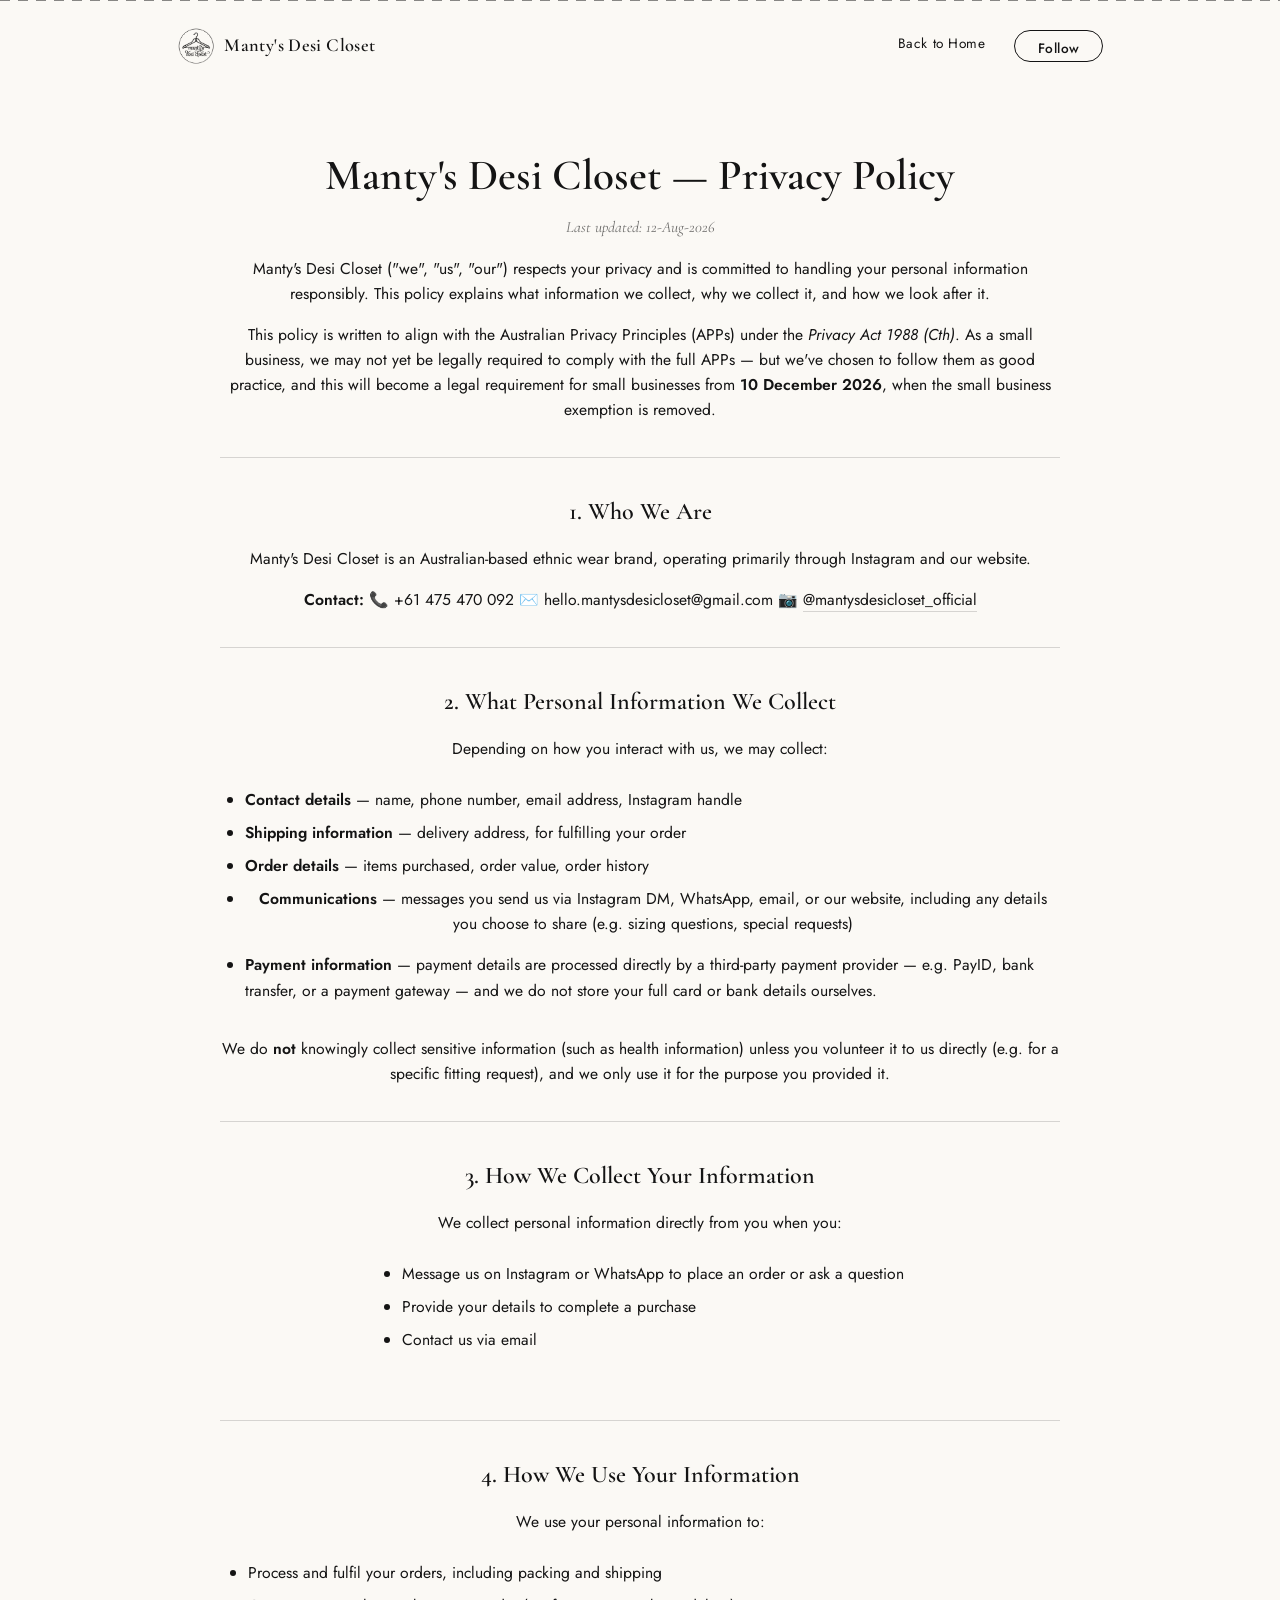
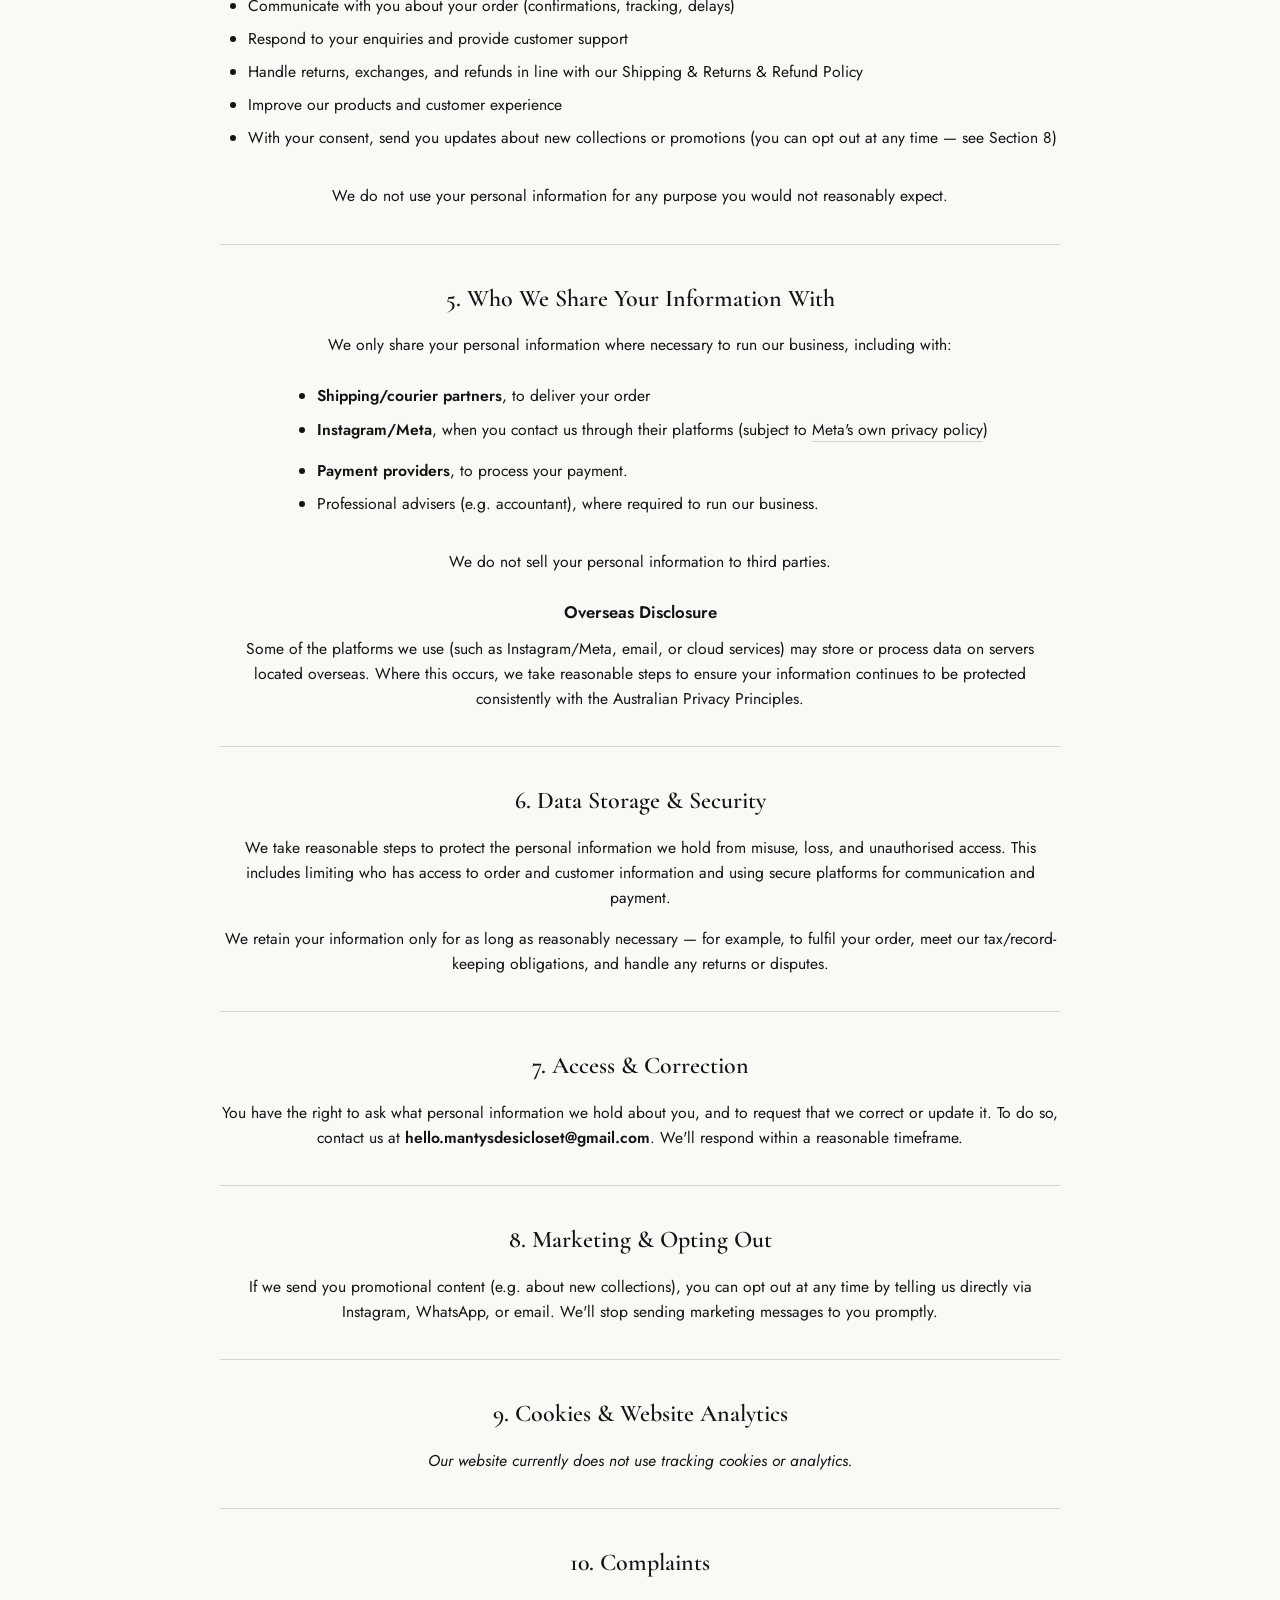
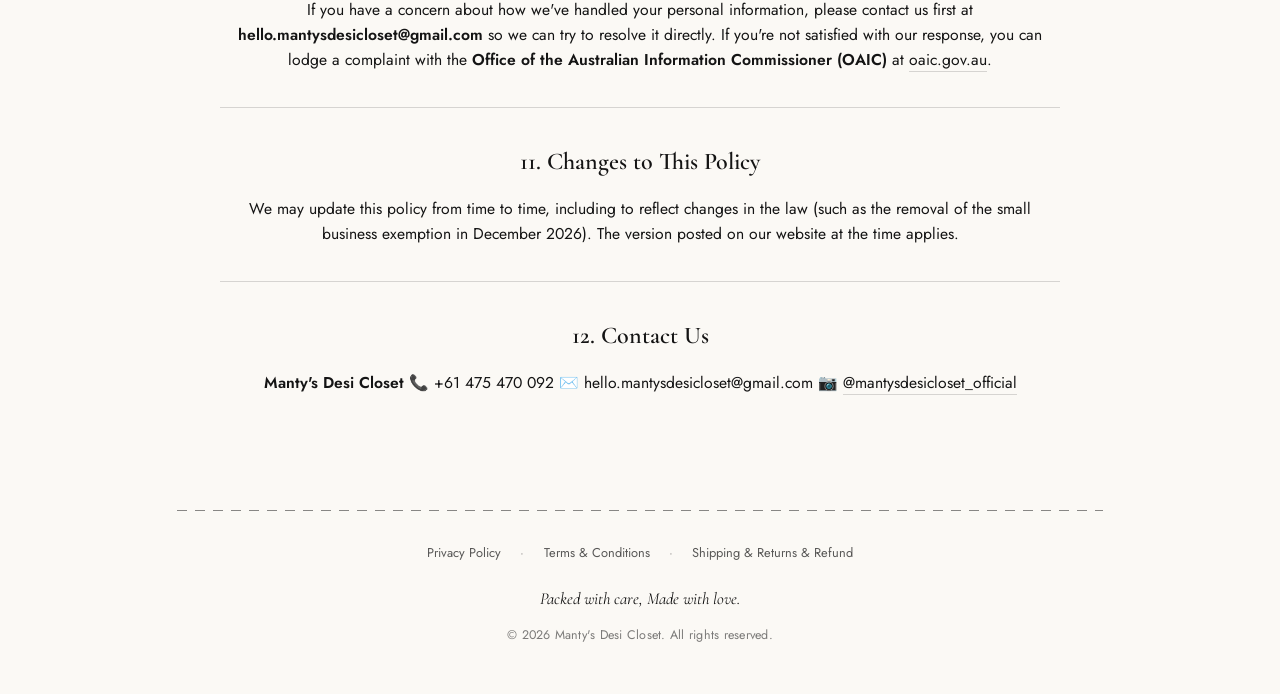
==== commit 326ae0f7: "further policy updates" ====
--- a/privacy-policy.html
+++ b/privacy-policy.html
@@ -60,10 +60,9 @@
       email, or our website, including any details you choose to share (e.g.
       sizing questions, special requests)</p>
     </li>
-    <li>
-    <p><strong>Payment information</strong> — <em>payment details are processed directly by a third-party
+    <li><strong>Payment information</strong> — payment details are processed directly by a third-party
       payment provider — e.g. PayID, bank transfer, or a payment gateway — and
-      we do not store your full card or bank details ourselves.</em></p>
+      we do not store your full card or bank details ourselves.
     </li>
     </ul>
     <p>We do <strong>not</strong> knowingly collect sensitive information (such as health
@@ -101,14 +100,8 @@
     <p><strong>Instagram/Meta</strong>, when you contact us through their platforms (subject
       to <a href="https://www.facebook.com/privacy/policy/">Meta's own privacy policy</a>)</p>
     </li>
-    <li>
-    <p><strong>Payment providers</strong>, to process your payment <em>[name your provider once
-      confirmed]</em></p>
-    </li>
-    <li>
-    <p>Professional advisers (e.g. accountant), where required to run our
-      business</p>
-    </li>
+    <li><strong>Payment providers</strong>, to process your payment. </li>
+    <li>Professional advisers (e.g. accountant), where required to run our business.</li>
     </ul>
     <p>We do not sell your personal information to third parties.</p>
     <h3>Overseas Disclosure</h3>
